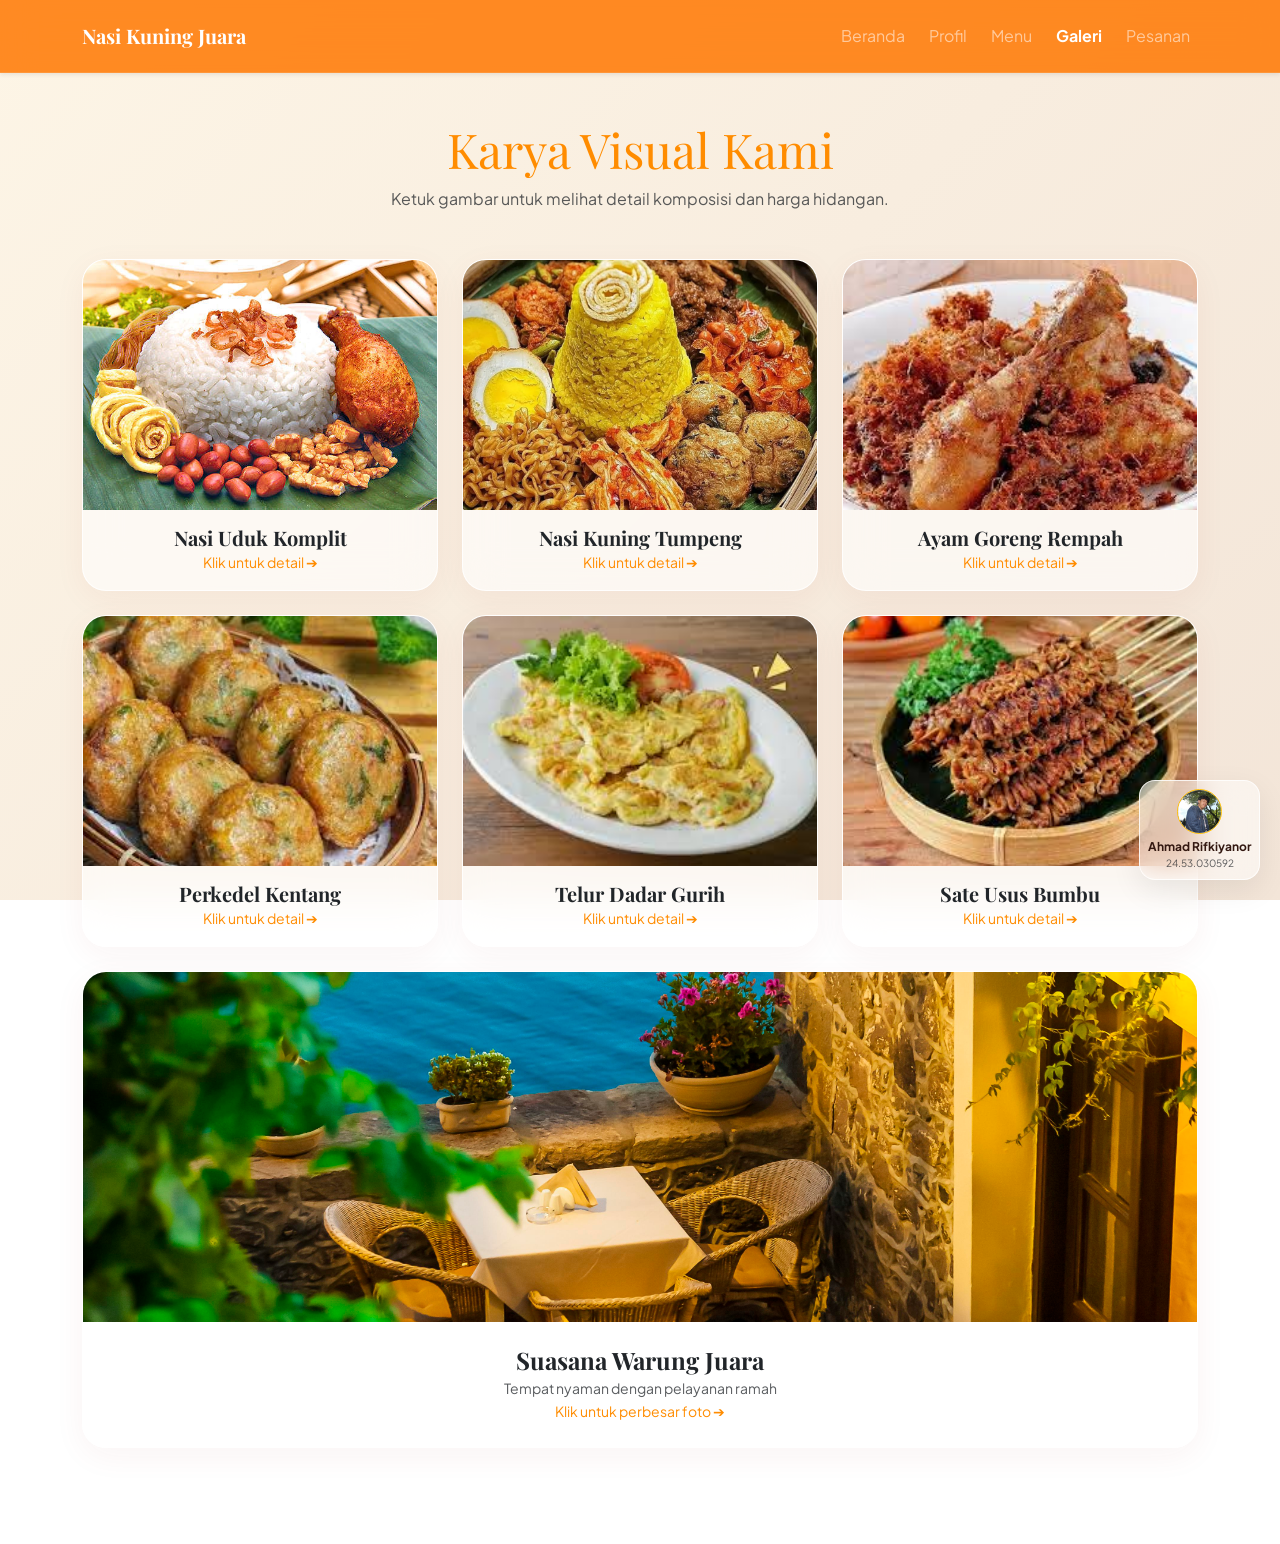
==== galeri.html @ 28b72b66 "Add files via upload" ====
<!DOCTYPE html>
<html lang="id">
<head>
    <meta charset="UTF-8">
    <title>Galeri - Nasi Kuning Juara</title>
    <link href="https://cdn.jsdelivr.net/npm/bootstrap@5.3.0/dist/css/bootstrap.min.css" rel="stylesheet">
    <link href="https://unpkg.com/aos@2.3.1/dist/aos.css" rel="stylesheet">
    <link rel="stylesheet" href="style.css">
</head>
<body>

    <nav class="navbar navbar-expand-lg navbar-dark glass-nav sticky-top py-3 shadow-sm">
        <div class="container">
            <a class="navbar-brand fw-bold" href="index.html">Nasi Kuning Juara</a>
            <button class="navbar-toggler" type="button" data-bs-toggle="collapse" data-bs-target="#navbarNav">
                <span class="navbar-toggler-icon"></span>
            </button>
            <div class="collapse navbar-collapse" id="navbarNav">
                <ul class="navbar-nav ms-auto gap-2">
                    <li class="nav-item"><a class="nav-link" href="index.html">Beranda</a></li>
                    <li class="nav-item"><a class="nav-link" href="profil.html">Profil</a></li>
                    <li class="nav-item"><a class="nav-link" href="menu.html">Menu</a></li>
                    <li class="nav-item"><a class="nav-link active fw-bold" href="galeri.html">Galeri</a></li>
                    <li class="nav-item"><a class="nav-link" href="pesan.html">Pesanan</a></li>
                </ul>
            </div>
        </div>
    </nav>

    <div class="container my-5 pb-5">
        <div class="text-center mb-5" data-aos="fade-down">
            <h2 class="text-utama display-5">Karya Visual Kami</h2>
            <p class="text-muted">Ketuk gambar untuk melihat detail komposisi dan harga hidangan.</p>
        </div>

        <div class="row g-4">
            <!-- ITEM 1: Nasi Uduk -->
            <div class="col-lg-4 col-md-6" data-aos="zoom-in" data-aos-delay="100">
                <div class="glass-card cursor-pointer" data-bs-toggle="modal" data-bs-target="#modalItem1" style="cursor: pointer;">
                    <div style="overflow: hidden;">
                        <img src="IMGS/Nasi Uduk.jpg" class="card-img-top img-hover-zoom" alt="Nasi Uduk" style="height: 250px; object-fit: cover;">
                    </div>
                    <div class="card-body text-center p-3">
                        <h5 class="fw-bold mb-0 text-dark">Nasi Uduk Komplit</h5>
                        <small class="text-utama">Klik untuk detail ➔</small>
                    </div>
                </div>
            </div>

            <!-- ITEM 2: Nasi Kuning -->
            <div class="col-lg-4 col-md-6" data-aos="zoom-in" data-aos-delay="200">
                <div class="glass-card" data-bs-toggle="modal" data-bs-target="#modalItem2" style="cursor: pointer;">
                    <div style="overflow: hidden;">
                        <img src="IMGS/Nasi Kuning.jpg" class="card-img-top img-hover-zoom" alt="Nasi Kuning" style="height: 250px; object-fit: cover;">
                    </div>
                    <div class="card-body text-center p-3">
                        <h5 class="fw-bold mb-0 text-dark">Nasi Kuning Tumpeng</h5>
                        <small class="text-utama">Klik untuk detail ➔</small>
                    </div>
                </div>
            </div>

            <!-- ITEM 3: Ayam Goreng -->
            <div class="col-lg-4 col-md-6" data-aos="zoom-in" data-aos-delay="300">
                <div class="glass-card" data-bs-toggle="modal" data-bs-target="#modalItem3" style="cursor: pointer;">
                    <div style="overflow: hidden;">
                        <img src="IMGS/Ayam goreng.jpg" class="card-img-top img-hover-zoom" alt="Ayam Goreng" style="height: 250px; object-fit: cover;">
                    </div>
                    <div class="card-body text-center p-3">
                        <h5 class="fw-bold mb-0 text-dark">Ayam Goreng Rempah</h5>
                        <small class="text-utama">Klik untuk detail ➔</small>
                    </div>
                </div>
            </div>

            <!-- ITEM 4: Perkedel -->
            <div class="col-lg-4 col-md-6" data-aos="zoom-in" data-aos-delay="400">
                <div class="glass-card" data-bs-toggle="modal" data-bs-target="#modalItem4" style="cursor: pointer;">
                    <div style="overflow: hidden;">
                        <img src="IMGS/perkedel.jpg" class="card-img-top img-hover-zoom" alt="Perkedel Kentang" style="height: 250px; object-fit: cover;">
                    </div>
                    <div class="card-body text-center p-3">
                        <h5 class="fw-bold mb-0 text-dark">Perkedel Kentang</h5>
                        <small class="text-utama">Klik untuk detail ➔</small>
                    </div>
                </div>
            </div>

            <!-- ITEM 5: Telur Dadar -->
            <div class="col-lg-4 col-md-6" data-aos="zoom-in" data-aos-delay="500">
                <div class="glass-card" data-bs-toggle="modal" data-bs-target="#modalItem5" style="cursor: pointer;">
                    <div style="overflow: hidden;">
                        <img src="IMGS/telor dadar.jpg" class="card-img-top img-hover-zoom" alt="Telur Dadar" style="height: 250px; object-fit: cover;">
                    </div>
                    <div class="card-body text-center p-3">
                        <h5 class="fw-bold mb-0 text-dark">Telur Dadar Gurih</h5>
                        <small class="text-utama">Klik untuk detail ➔</small>
                    </div>
                </div>
            </div>

            <!-- ITEM 6: Sate Usus -->
            <div class="col-lg-4 col-md-6" data-aos="zoom-in" data-aos-delay="600">
                <div class="glass-card" data-bs-toggle="modal" data-bs-target="#modalItem6" style="cursor: pointer;">
                    <div style="overflow: hidden;">
                        <img src="IMGS/sate usus.jpg" class="card-img-top img-hover-zoom" alt="Sate Usus" style="height: 250px; object-fit: cover;">
                    </div>
                    <div class="card-body text-center p-3">
                        <h5 class="fw-bold mb-0 text-dark">Sate Usus Bumbu</h5>
                        <small class="text-utama">Klik untuk detail ➔</small>
                    </div>
                </div>
            </div>

            <!-- ITEM 7: Suasana Restoran -->
            <div class="col-lg-12 mt-4" data-aos="zoom-in" data-aos-delay="700">
                <div class="glass-card" data-bs-toggle="modal" data-bs-target="#modalItem7" style="cursor: pointer;">
                    <div style="overflow: hidden;">
                        <img src="IMGS/Our Restauran.jpg" class="card-img-top img-hover-zoom" alt="Suasana Restoran" style="height: 350px; object-fit: cover;">
                    </div>
                    <div class="card-body text-center p-4">
                        <h4 class="fw-bold mb-1 text-dark">Suasana Warung Juara</h4>
                        <p class="text-muted small mb-0">Tempat nyaman dengan pelayanan ramah</p>
                        <small class="text-utama">Klik untuk perbesar foto ➔</small>
                    </div>
                </div>
            </div>
        </div>
    </div>

    <!-- KUMPULAN MODAL POP-UP (DYNAMIC CRYSTAL MODAL) -->
    
    <!-- Modal 1: Uduk -->
    <div class="modal fade" id="modalItem1" tabindex="-1" aria-hidden="true">
        <div class="modal-dialog modal-dialog-centered">
            <div class="modal-content glass-modal border-0 shadow-lg">
                <div class="modal-header border-0 pb-0">
                    <button type="button" class="btn-close" data-bs-dismiss="modal" aria-label="Close"></button>
                </div>
                <div class="modal-body text-center pt-0 px-4 pb-4">
                    <img src="IMGS/Nasi Uduk.jpg" class="img-fluid rounded-4 shadow-sm mb-3" style="border: 3px solid white;">
                    <h3 class="text-utama mb-1">Nasi Uduk Komplit</h3>
                    <h4 class="text-emas mb-3">Rp 25.000 / Porsi</h4>
                    <p class="text-muted small" style="text-align: justify;">Hidangan juara kami! Ditanak dengan santan kental, daun salam, serai, dan lengkuas. Disajikan bersama ayam goreng, telur balado, orek tempe, bihun, bawang goreng krispi, dan sambal kacang legit.</p>
                    <a href="pesan.html" class="btn btn-premium w-100 mt-2">Pesan Sekarang</a>
                </div>
            </div>
        </div>
    </div>

    <!-- Modal 2: Kuning -->
    <div class="modal fade" id="modalItem2" tabindex="-1" aria-hidden="true">
        <div class="modal-dialog modal-dialog-centered">
            <div class="modal-content glass-modal border-0 shadow-lg">
                <div class="modal-header border-0 pb-0">
                    <button type="button" class="btn-close" data-bs-dismiss="modal" aria-label="Close"></button>
                </div>
                <div class="modal-body text-center pt-0 px-4 pb-4">
                    <img src="IMGS/Nasi Kuning.jpg" class="img-fluid rounded-4 shadow-sm mb-3" style="border: 3px solid white;">
                    <h3 class="text-utama mb-1">Nasi Kuning Tumpeng</h3>
                    <h4 class="text-emas mb-3">Rp 25.000 / Porsi</h4>
                    <p class="text-muted small" style="text-align: justify;">Dibuat dari ekstrak kunyit asli. Berpadu sempurna dengan ayam suwir pedas manis, perkedel kentang yang lembut di dalam, kering tempe, dan sambal bajak khas warung kami.</p>
                    <a href="pesan.html" class="btn btn-premium w-100 mt-2">Pesan Sekarang</a>
                </div>
            </div>
        </div>
    </div>

    <!-- Modal 3: Ayam -->
    <div class="modal fade" id="modalItem3" tabindex="-1" aria-hidden="true">
        <div class="modal-dialog modal-dialog-centered">
            <div class="modal-content glass-modal border-0 shadow-lg">
                <div class="modal-header border-0 pb-0">
                    <button type="button" class="btn-close" data-bs-dismiss="modal" aria-label="Close"></button>
                </div>
                <div class="modal-body text-center pt-0 px-4 pb-4">
                    <img src="IMGS/Ayam goreng.jpg" class="img-fluid rounded-4 shadow-sm mb-3" style="border: 3px solid white;">
                    <h3 class="text-utama mb-1">Ayam Goreng Rempah</h3>
                    <h4 class="text-emas mb-3">Rp 12.000 / Potong</h4>
                    <p class="text-muted small" style="text-align: justify;">Ayam ungkep bumbu kuning yang dimasak perlahan hingga bumbu meresap ke tulang, lalu digoreng dadakan agar garing di luar namun tetap 'juicy' di dalam. Disajikan dengan serundeng laos yang melimpah.</p>
                </div>
            </div>
        </div>
    </div>

    <!-- Modal 4: Perkedel -->
    <div class="modal fade" id="modalItem4" tabindex="-1" aria-hidden="true">
        <div class="modal-dialog modal-dialog-centered">
            <div class="modal-content glass-modal border-0 shadow-lg">
                <div class="modal-header border-0 pb-0">
                    <button type="button" class="btn-close" data-bs-dismiss="modal" aria-label="Close"></button>
                </div>
                <div class="modal-body text-center pt-0 px-4 pb-4">
                    <img src="IMGS/perkedel.jpg" class="img-fluid rounded-4 shadow-sm mb-3" style="border: 3px solid white;">
                    <h3 class="text-utama mb-1">Perkedel Kentang</h3>
                    <h4 class="text-emas mb-3">Rp 8.000 / Pcs</h4>
                    <p class="text-muted small" style="text-align: justify;">Terbuat dari kentang pilihan yang ditumbuk halus bersama seledri dan bawang goreng, dibalut kocokan telur tipis sebelum digoreng hingga kuning keemasan. Teksturnya sangat lembut di mulut.</p>
                </div>
            </div>
        </div>
    </div>

    <!-- Modal 5: Telur -->
    <div class="modal fade" id="modalItem5" tabindex="-1" aria-hidden="true">
        <div class="modal-dialog modal-dialog-centered">
            <div class="modal-content glass-modal border-0 shadow-lg">
                <div class="modal-header border-0 pb-0">
                    <button type="button" class="btn-close" data-bs-dismiss="modal" aria-label="Close"></button>
                </div>
                <div class="modal-body text-center pt-0 px-4 pb-4">
                    <img src="IMGS/telor dadar.jpg" class="img-fluid rounded-4 shadow-sm mb-3" style="border: 3px solid white;">
                    <h3 class="text-utama mb-1">Telur Dadar Gurih</h3>
                    <h4 class="text-emas mb-3">Rp 10.000 / Pcs</h4>
                    <p class="text-muted small" style="text-align: justify;">Telur ayam segar yang dikocok lepas dengan bumbu rahasia dan irisan daun bawang. Digoreng dadakan dalam minyak panas sehingga pinggirannya keriting renyah dan bagian tengahnya tebal berongga.</p>
                </div>
            </div>
        </div>
    </div>

    <!-- Modal 6: Usus -->
    <div class="modal fade" id="modalItem6" tabindex="-1" aria-hidden="true">
        <div class="modal-dialog modal-dialog-centered">
            <div class="modal-content glass-modal border-0 shadow-lg">
                <div class="modal-header border-0 pb-0">
                    <button type="button" class="btn-close" data-bs-dismiss="modal" aria-label="Close"></button>
                </div>
                <div class="modal-body text-center pt-0 px-4 pb-4">
                    <img src="IMGS/sate usus.jpg" class="img-fluid rounded-4 shadow-sm mb-3" style="border: 3px solid white;">
                    <h3 class="text-utama mb-1">Sate Usus Bumbu</h3>
                    <h4 class="text-emas mb-3">Rp 10.000 / Tusuk</h4>
                    <p class="text-muted small" style="text-align: justify;">Usus ayam bersih yang diungkep dengan bumbu kuning kaya rempah hingga sangat empuk. Digoreng sebentar untuk menghasilkan tekstur karamelisasi yang nikmat di luar, namun tetap lembut dikunyah.</p>
                </div>
            </div>
        </div>
    </div>

    <!-- Modal 7: Restoran -->
    <div class="modal fade" id="modalItem7" tabindex="-1" aria-hidden="true">
        <div class="modal-dialog modal-dialog-centered modal-lg">
            <div class="modal-content glass-modal border-0 shadow-lg">
                <div class="modal-header border-0 pb-0">
                    <button type="button" class="btn-close" data-bs-dismiss="modal" aria-label="Close"></button>
                </div>
                <div class="modal-body text-center pt-0 px-4 pb-4">
                    <img src="IMGS/Our Restauran.jpg" class="img-fluid rounded-4 shadow-sm mb-4" style="border: 4px solid white;">
                    <h2 class="text-utama mb-2">Suasana Warung Juara</h2>
                    <p class="text-muted px-md-5" style="text-align: justify;">Kami memastikan kenyamanan Anda saat bersantap. Dengan desain semi-terbuka yang sejuk, kebersihan meja yang selalu dijaga, serta pelayanan dari staf kami yang ramah, sarapan pagi Anda akan terasa seperti makan di rumah sendiri dengan sajian bintang lima.</p>
                </div>
            </div>
        </div>
    </div>

    <!-- WATERMARK FOOTER -->
    <div class="watermark p-2 text-center">
        <img src="IMGS/Screenshot 2026-04-24 212039.png" class="rounded-circle mb-1 border border-warning" style="width: 45px; height: 45px; object-fit:cover;">
        <div class="fw-bold" style="font-size: 12px; color: var(--color-dark);">Ahmad Rifkiyanor</div>
        <div class="text-muted" style="font-size: 10px;">24.53.030592</div>
    </div>

    <script src="https://cdn.jsdelivr.net/npm/bootstrap@5.3.0/dist/js/bootstrap.bundle.min.js"></script>
    <script src="https://unpkg.com/aos@2.3.1/dist/aos.js"></script>
    <script src="script.js"></script>
</body>
</html>
---- style.css ----
/* =========================================
   CSS PREMIUM - DYNAMIC CRYSTAL EDITION
========================================= */
@import url('https://fonts.googleapis.com/css2?family=Plus+Jakarta+Sans:wght@300;400;600;700&family=Playfair+Display:ital,wght@0,600;0,700;1,400&display=swap');

:root {
    --color-primary: #ff8c00;     
    --color-secondary: #ffcc00;   
    --color-dark: #331811;        
}

/* Latar belakang dengan gradasi halus agar efek kaca terlihat nyata */
body { 
    background: linear-gradient(135deg, #fdf5e6 0%, #f3e5d8 100%); 
    background-attachment: fixed;
    font-family: 'Plus Jakarta Sans', sans-serif;
    color: var(--color-dark);
}

h1, h2, h3, h4, h5, .navbar-brand {
    font-family: 'Playfair Display', serif;
    font-weight: 700;
}

/* --- DYNAMIC CRYSTAL EFFECT (Glassmorphism) --- */
.glass-nav {
    background: rgba(255, 119, 0, 0.85) !important;
    backdrop-filter: blur(16px);
    -webkit-backdrop-filter: blur(16px);
    border-bottom: 1px solid rgba(255, 255, 255, 0.1);
}

.glass-card {
    background: rgba(255, 255, 255, 0.6) !important;
    backdrop-filter: blur(20px);
    -webkit-backdrop-filter: blur(20px);
    border: 1px solid rgba(255, 255, 255, 0.8) !important;
    border-radius: 24px !important;
    box-shadow: 0 8px 32px rgba(158, 42, 43, 0.05);
    transition: all 0.4s cubic-bezier(0.165, 0.84, 0.44, 1);
    overflow: hidden;
}

.glass-card:hover {
    transform: translateY(-8px);
    background: rgba(255, 255, 255, 0.8) !important;
    box-shadow: 0 15px 40px rgba(158, 42, 43, 0.15);
}

/* Efek Gambar */
.img-hover-zoom {
    transition: transform 0.6s cubic-bezier(0.165, 0.84, 0.44, 1);
}
.glass-card:hover .img-hover-zoom {
    transform: scale(1.08);
}

/* Utility Colors */
.text-utama { color: var(--color-primary) !important; }
.bg-utama { background-color: var(--color-primary) !important; }
.text-emas { color: var(--color-secondary) !important; }

/* Premium Buttons */
.btn-premium {
    background: linear-gradient(45deg, var(--color-secondary), #d49845);
    color: var(--color-dark);
    font-weight: 700;
    border-radius: 30px;
    padding: 12px 35px;
    border: none;
    transition: all 0.3s ease;
    box-shadow: 0 4px 15px rgba(255, 136, 0, 0.418);
}
.btn-premium:hover {
    background: linear-gradient(45deg, var(--color-dark), #1a0c09);
    color: #ffffff;
    transform: translateY(-3px);
    box-shadow: 0 8px 25px rgba(51, 24, 17, 0.3);
}

/* Form Styling */
.form-control, .form-select {
    background: rgba(255, 255, 255, 0.7);
    border: 1px solid rgba(158, 42, 43, 0.2);
    border-radius: 12px;
    padding: 12px 15px;
    transition: all 0.3s ease;
}
.form-control:focus, .form-select:focus {
    background: #ffffff;
    border-color: var(--color-primary);
    box-shadow: 0 0 0 4px rgba(158, 42, 43, 0.15);
}

/* Modal Pop-up Styling */
.modal-content.glass-modal {
    background: rgba(255, 255, 255, 0.85);
    backdrop-filter: blur(25px);
    border: 1px solid rgba(255, 255, 255, 0.9);
    border-radius: 24px;
}

/* Watermark */
.watermark {
    position: fixed;
    bottom: 20px;
    right: 20px;
    z-index: 1050;
    background: rgba(255, 255, 255, 0.5);
    backdrop-filter: blur(15px);
    border: 1px solid rgba(255, 255, 255, 0.8) !important;
    border-radius: 16px;
    box-shadow: 0 10px 30px rgba(0,0,0,0.08);
}
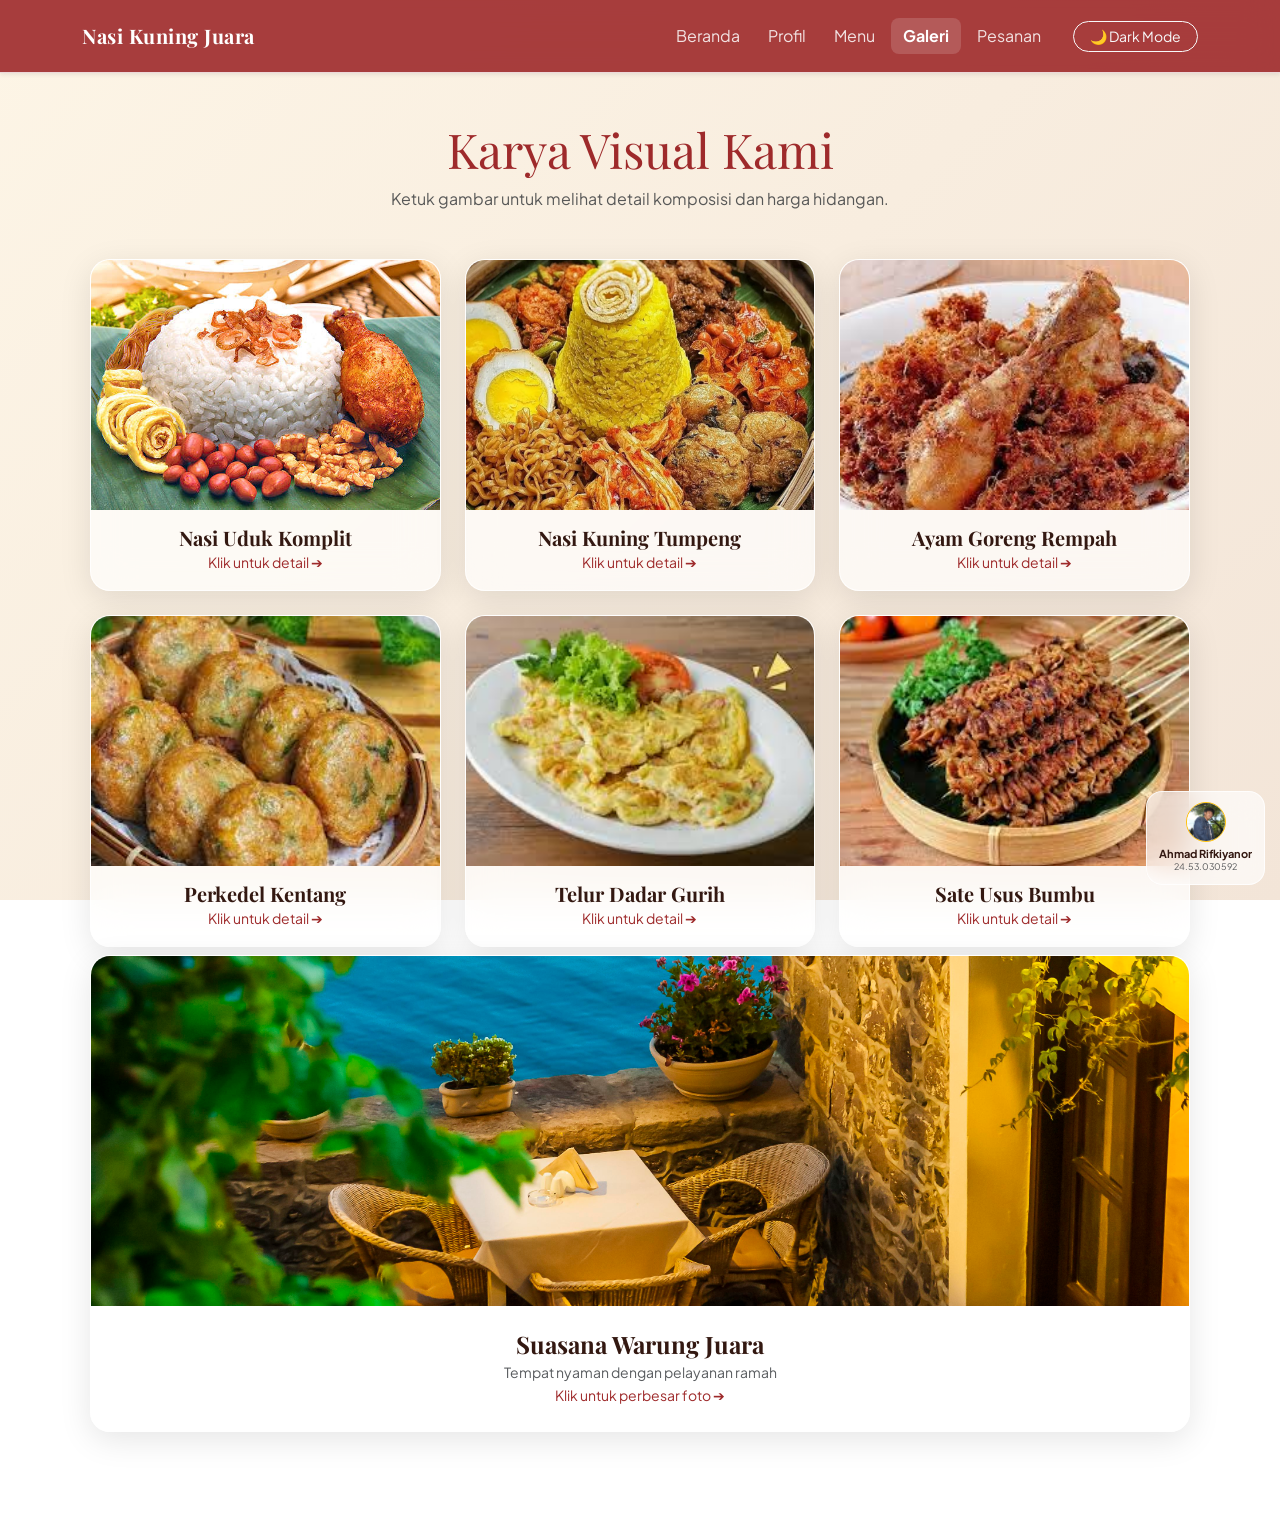
==== commit 7344f876: "Add files via upload" ====
--- a/galeri.html
+++ b/galeri.html
@@ -2,6 +2,7 @@
 <html lang="id">
 <head>
     <meta charset="UTF-8">
+    <meta name="viewport" content="width=device-width, initial-scale=1.0">
     <title>Galeri - Nasi Kuning Juara</title>
     <link href="https://cdn.jsdelivr.net/npm/bootstrap@5.3.0/dist/css/bootstrap.min.css" rel="stylesheet">
     <link href="https://unpkg.com/aos@2.3.1/dist/aos.css" rel="stylesheet">
@@ -16,12 +17,15 @@
                 <span class="navbar-toggler-icon"></span>
             </button>
             <div class="collapse navbar-collapse" id="navbarNav">
-                <ul class="navbar-nav ms-auto gap-2">
+                <ul class="navbar-nav ms-auto gap-1 align-items-center">
                     <li class="nav-item"><a class="nav-link" href="index.html">Beranda</a></li>
                     <li class="nav-item"><a class="nav-link" href="profil.html">Profil</a></li>
                     <li class="nav-item"><a class="nav-link" href="menu.html">Menu</a></li>
                     <li class="nav-item"><a class="nav-link active fw-bold" href="galeri.html">Galeri</a></li>
                     <li class="nav-item"><a class="nav-link" href="pesan.html">Pesanan</a></li>
+                    <li class="nav-item ms-lg-3 mt-2 mt-lg-0">
+                        <button id="darkModeToggle" class="btn btn-sm btn-outline-light rounded-pill px-3">🌙 Dark Mode</button>
+                    </li>
                 </ul>
             </div>
         </div>
@@ -30,231 +34,230 @@
     <div class="container my-5 pb-5">
         <div class="text-center mb-5" data-aos="fade-down">
             <h2 class="text-utama display-5">Karya Visual Kami</h2>
-            <p class="text-muted">Ketuk gambar untuk melihat detail komposisi dan harga hidangan.</p>
-        </div>
-
-        <div class="row g-4">
-            <!-- ITEM 1: Nasi Uduk -->
-            <div class="col-lg-4 col-md-6" data-aos="zoom-in" data-aos-delay="100">
-                <div class="glass-card cursor-pointer" data-bs-toggle="modal" data-bs-target="#modalItem1" style="cursor: pointer;">
-                    <div style="overflow: hidden;">
-                        <img src="IMGS/Nasi Uduk.jpg" class="card-img-top img-hover-zoom" alt="Nasi Uduk" style="height: 250px; object-fit: cover;">
-                    </div>
-                    <div class="card-body text-center p-3">
-                        <h5 class="fw-bold mb-0 text-dark">Nasi Uduk Komplit</h5>
-                        <small class="text-utama">Klik untuk detail ➔</small>
-                    </div>
-                </div>
-            </div>
-
-            <!-- ITEM 2: Nasi Kuning -->
-            <div class="col-lg-4 col-md-6" data-aos="zoom-in" data-aos-delay="200">
-                <div class="glass-card" data-bs-toggle="modal" data-bs-target="#modalItem2" style="cursor: pointer;">
-                    <div style="overflow: hidden;">
-                        <img src="IMGS/Nasi Kuning.jpg" class="card-img-top img-hover-zoom" alt="Nasi Kuning" style="height: 250px; object-fit: cover;">
-                    </div>
-                    <div class="card-body text-center p-3">
-                        <h5 class="fw-bold mb-0 text-dark">Nasi Kuning Tumpeng</h5>
-                        <small class="text-utama">Klik untuk detail ➔</small>
-                    </div>
-                </div>
-            </div>
-
-            <!-- ITEM 3: Ayam Goreng -->
-            <div class="col-lg-4 col-md-6" data-aos="zoom-in" data-aos-delay="300">
-                <div class="glass-card" data-bs-toggle="modal" data-bs-target="#modalItem3" style="cursor: pointer;">
-                    <div style="overflow: hidden;">
-                        <img src="IMGS/Ayam goreng.jpg" class="card-img-top img-hover-zoom" alt="Ayam Goreng" style="height: 250px; object-fit: cover;">
-                    </div>
-                    <div class="card-body text-center p-3">
-                        <h5 class="fw-bold mb-0 text-dark">Ayam Goreng Rempah</h5>
-                        <small class="text-utama">Klik untuk detail ➔</small>
-                    </div>
-                </div>
-            </div>
-
-            <!-- ITEM 4: Perkedel -->
-            <div class="col-lg-4 col-md-6" data-aos="zoom-in" data-aos-delay="400">
-                <div class="glass-card" data-bs-toggle="modal" data-bs-target="#modalItem4" style="cursor: pointer;">
-                    <div style="overflow: hidden;">
-                        <img src="IMGS/perkedel.jpg" class="card-img-top img-hover-zoom" alt="Perkedel Kentang" style="height: 250px; object-fit: cover;">
-                    </div>
-                    <div class="card-body text-center p-3">
-                        <h5 class="fw-bold mb-0 text-dark">Perkedel Kentang</h5>
-                        <small class="text-utama">Klik untuk detail ➔</small>
-                    </div>
-                </div>
-            </div>
-
-            <!-- ITEM 5: Telur Dadar -->
-            <div class="col-lg-4 col-md-6" data-aos="zoom-in" data-aos-delay="500">
-                <div class="glass-card" data-bs-toggle="modal" data-bs-target="#modalItem5" style="cursor: pointer;">
-                    <div style="overflow: hidden;">
-                        <img src="IMGS/telor dadar.jpg" class="card-img-top img-hover-zoom" alt="Telur Dadar" style="height: 250px; object-fit: cover;">
-                    </div>
-                    <div class="card-body text-center p-3">
-                        <h5 class="fw-bold mb-0 text-dark">Telur Dadar Gurih</h5>
-                        <small class="text-utama">Klik untuk detail ➔</small>
-                    </div>
-                </div>
-            </div>
-
-            <!-- ITEM 6: Sate Usus -->
-            <div class="col-lg-4 col-md-6" data-aos="zoom-in" data-aos-delay="600">
-                <div class="glass-card" data-bs-toggle="modal" data-bs-target="#modalItem6" style="cursor: pointer;">
-                    <div style="overflow: hidden;">
-                        <img src="IMGS/sate usus.jpg" class="card-img-top img-hover-zoom" alt="Sate Usus" style="height: 250px; object-fit: cover;">
-                    </div>
-                    <div class="card-body text-center p-3">
-                        <h5 class="fw-bold mb-0 text-dark">Sate Usus Bumbu</h5>
-                        <small class="text-utama">Klik untuk detail ➔</small>
-                    </div>
-                </div>
-            </div>
-
-            <!-- ITEM 7: Suasana Restoran -->
-            <div class="col-lg-12 mt-4" data-aos="zoom-in" data-aos-delay="700">
-                <div class="glass-card" data-bs-toggle="modal" data-bs-target="#modalItem7" style="cursor: pointer;">
-                    <div style="overflow: hidden;">
-                        <img src="IMGS/Our Restauran.jpg" class="card-img-top img-hover-zoom" alt="Suasana Restoran" style="height: 350px; object-fit: cover;">
+            <p class="text-muted px-3">Ketuk gambar untuk melihat detail komposisi dan harga hidangan.</p>
+        </div>
+
+        <div class="row g-4 px-2">
+
+            <div class="col-12 col-md-6 col-lg-4" data-aos="zoom-in" data-aos-delay="100">
+                <div class="glass-card h-100" data-bs-toggle="modal" data-bs-target="#modalItem1" style="cursor:pointer;">
+                    <div style="overflow:hidden;">
+                        <img src="IMGS/Nasi Uduk.jpg" class="card-img-top img-hover-zoom" alt="Nasi Uduk" style="height:250px;width:100%;object-fit:cover;">
+                    </div>
+                    <div class="card-body text-center p-3">
+                        <h5 class="fw-bold mb-0">Nasi Uduk Komplit</h5>
+                        <small class="text-utama">Klik untuk detail ➔</small>
+                    </div>
+                </div>
+            </div>
+
+            <div class="col-12 col-md-6 col-lg-4" data-aos="zoom-in" data-aos-delay="200">
+                <div class="glass-card h-100" data-bs-toggle="modal" data-bs-target="#modalItem2" style="cursor:pointer;">
+                    <div style="overflow:hidden;">
+                        <img src="IMGS/Nasi Kuning.jpg" class="card-img-top img-hover-zoom" alt="Nasi Kuning" style="height:250px;width:100%;object-fit:cover;">
+                    </div>
+                    <div class="card-body text-center p-3">
+                        <h5 class="fw-bold mb-0">Nasi Kuning Tumpeng</h5>
+                        <small class="text-utama">Klik untuk detail ➔</small>
+                    </div>
+                </div>
+            </div>
+
+            <div class="col-12 col-md-6 col-lg-4" data-aos="zoom-in" data-aos-delay="300">
+                <div class="glass-card h-100" data-bs-toggle="modal" data-bs-target="#modalItem3" style="cursor:pointer;">
+                    <div style="overflow:hidden;">
+                        <img src="IMGS/Ayam goreng.jpg" class="card-img-top img-hover-zoom" alt="Ayam Goreng" style="height:250px;width:100%;object-fit:cover;">
+                    </div>
+                    <div class="card-body text-center p-3">
+                        <h5 class="fw-bold mb-0">Ayam Goreng Rempah</h5>
+                        <small class="text-utama">Klik untuk detail ➔</small>
+                    </div>
+                </div>
+            </div>
+
+            <div class="col-12 col-md-6 col-lg-4" data-aos="zoom-in" data-aos-delay="400">
+                <div class="glass-card h-100" data-bs-toggle="modal" data-bs-target="#modalItem4" style="cursor:pointer;">
+                    <div style="overflow:hidden;">
+                        <img src="IMGS/perkedel.jpg" class="card-img-top img-hover-zoom" alt="Perkedel Kentang" style="height:250px;width:100%;object-fit:cover;">
+                    </div>
+                    <div class="card-body text-center p-3">
+                        <h5 class="fw-bold mb-0">Perkedel Kentang</h5>
+                        <small class="text-utama">Klik untuk detail ➔</small>
+                    </div>
+                </div>
+            </div>
+
+            <div class="col-12 col-md-6 col-lg-4" data-aos="zoom-in" data-aos-delay="500">
+                <div class="glass-card h-100" data-bs-toggle="modal" data-bs-target="#modalItem5" style="cursor:pointer;">
+                    <div style="overflow:hidden;">
+                        <img src="IMGS/telor dadar.jpg" class="card-img-top img-hover-zoom" alt="Telur Dadar" style="height:250px;width:100%;object-fit:cover;">
+                    </div>
+                    <div class="card-body text-center p-3">
+                        <h5 class="fw-bold mb-0">Telur Dadar Gurih</h5>
+                        <small class="text-utama">Klik untuk detail ➔</small>
+                    </div>
+                </div>
+            </div>
+
+            <div class="col-12 col-md-6 col-lg-4" data-aos="zoom-in" data-aos-delay="600">
+                <div class="glass-card h-100" data-bs-toggle="modal" data-bs-target="#modalItem6" style="cursor:pointer;">
+                    <div style="overflow:hidden;">
+                        <img src="IMGS/sate usus.jpg" class="card-img-top img-hover-zoom" alt="Sate Usus" style="height:250px;width:100%;object-fit:cover;">
+                    </div>
+                    <div class="card-body text-center p-3">
+                        <h5 class="fw-bold mb-0">Sate Usus Bumbu</h5>
+                        <small class="text-utama">Klik untuk detail ➔</small>
+                    </div>
+                </div>
+            </div>
+
+            <!-- Suasana Restoran — full width -->
+            <div class="col-12 mt-2" data-aos="zoom-in" data-aos-delay="700">
+                <div class="glass-card" data-bs-toggle="modal" data-bs-target="#modalItem7" style="cursor:pointer;">
+                    <div style="overflow:hidden;">
+                        <img src="IMGS/Our Restauran.jpg" class="card-img-top img-hover-zoom" alt="Suasana Restoran" style="height:350px;width:100%;object-fit:cover;">
                     </div>
                     <div class="card-body text-center p-4">
-                        <h4 class="fw-bold mb-1 text-dark">Suasana Warung Juara</h4>
+                        <h4 class="fw-bold mb-1">Suasana Warung Juara</h4>
                         <p class="text-muted small mb-0">Tempat nyaman dengan pelayanan ramah</p>
                         <small class="text-utama">Klik untuk perbesar foto ➔</small>
                     </div>
                 </div>
             </div>
-        </div>
-    </div>
-
-    <!-- KUMPULAN MODAL POP-UP (DYNAMIC CRYSTAL MODAL) -->
-    
-    <!-- Modal 1: Uduk -->
+
+        </div>
+    </div>
+
+    <!-- ============ MODAL 1 — NASI UDUK ============ -->
     <div class="modal fade" id="modalItem1" tabindex="-1" aria-hidden="true">
-        <div class="modal-dialog modal-dialog-centered">
-            <div class="modal-content glass-modal border-0 shadow-lg">
-                <div class="modal-header border-0 pb-0">
-                    <button type="button" class="btn-close" data-bs-dismiss="modal" aria-label="Close"></button>
-                </div>
-                <div class="modal-body text-center pt-0 px-4 pb-4">
-                    <img src="IMGS/Nasi Uduk.jpg" class="img-fluid rounded-4 shadow-sm mb-3" style="border: 3px solid white;">
+        <div class="modal-dialog modal-dialog-centered mx-3">
+            <div class="modal-content glass-modal border-0 shadow-lg">
+                <div class="modal-header border-0 pb-0">
+                    <button type="button" class="btn-close" data-bs-dismiss="modal" aria-label="Close"></button>
+                </div>
+                <div class="modal-body text-center pt-0 px-4 pb-4">
+                    <img src="IMGS/Nasi Uduk.jpg" class="img-fluid rounded-4 shadow-sm mb-3" style="border:3px solid rgba(255,255,255,0.5);max-height:280px;object-fit:cover;width:100%;">
                     <h3 class="text-utama mb-1">Nasi Uduk Komplit</h3>
                     <h4 class="text-emas mb-3">Rp 25.000 / Porsi</h4>
-                    <p class="text-muted small" style="text-align: justify;">Hidangan juara kami! Ditanak dengan santan kental, daun salam, serai, dan lengkuas. Disajikan bersama ayam goreng, telur balado, orek tempe, bihun, bawang goreng krispi, dan sambal kacang legit.</p>
-                    <a href="pesan.html" class="btn btn-premium w-100 mt-2">Pesan Sekarang</a>
-                </div>
-            </div>
-        </div>
-    </div>
-
-    <!-- Modal 2: Kuning -->
+                    <p class="text-muted small" style="text-align:justify;">Hidangan juara kami! Ditanak dengan santan kental, daun salam, serai, dan lengkuas. Disajikan bersama ayam goreng, telur balado, orek tempe, bihun, bawang goreng krispi, dan sambal kacang legit.</p>
+                    <a href="pesan.html" class="btn btn-premium w-100 mt-2">Pesan Sekarang</a>
+                </div>
+            </div>
+        </div>
+    </div>
+
+    <!-- ============ MODAL 2 — NASI KUNING ============ -->
     <div class="modal fade" id="modalItem2" tabindex="-1" aria-hidden="true">
-        <div class="modal-dialog modal-dialog-centered">
-            <div class="modal-content glass-modal border-0 shadow-lg">
-                <div class="modal-header border-0 pb-0">
-                    <button type="button" class="btn-close" data-bs-dismiss="modal" aria-label="Close"></button>
-                </div>
-                <div class="modal-body text-center pt-0 px-4 pb-4">
-                    <img src="IMGS/Nasi Kuning.jpg" class="img-fluid rounded-4 shadow-sm mb-3" style="border: 3px solid white;">
+        <div class="modal-dialog modal-dialog-centered mx-3">
+            <div class="modal-content glass-modal border-0 shadow-lg">
+                <div class="modal-header border-0 pb-0">
+                    <button type="button" class="btn-close" data-bs-dismiss="modal" aria-label="Close"></button>
+                </div>
+                <div class="modal-body text-center pt-0 px-4 pb-4">
+                    <img src="IMGS/Nasi Kuning.jpg" class="img-fluid rounded-4 shadow-sm mb-3" style="border:3px solid rgba(255,255,255,0.5);max-height:280px;object-fit:cover;width:100%;">
                     <h3 class="text-utama mb-1">Nasi Kuning Tumpeng</h3>
                     <h4 class="text-emas mb-3">Rp 25.000 / Porsi</h4>
-                    <p class="text-muted small" style="text-align: justify;">Dibuat dari ekstrak kunyit asli. Berpadu sempurna dengan ayam suwir pedas manis, perkedel kentang yang lembut di dalam, kering tempe, dan sambal bajak khas warung kami.</p>
-                    <a href="pesan.html" class="btn btn-premium w-100 mt-2">Pesan Sekarang</a>
-                </div>
-            </div>
-        </div>
-    </div>
-
-    <!-- Modal 3: Ayam -->
+                    <p class="text-muted small" style="text-align:justify;">Nasi kuning wangi kunyit asli yang dipadu dengan ayam suwir bumbu rujak, perkedel kentang padat, kering tempe, irisan telur dadar, sambal bajak, dan kerupuk renyah. Cocok untuk semua acara.</p>
+                    <a href="pesan.html" class="btn btn-premium w-100 mt-2">Pesan Sekarang</a>
+                </div>
+            </div>
+        </div>
+    </div>
+
+    <!-- ============ MODAL 3 — AYAM GORENG ============ -->
     <div class="modal fade" id="modalItem3" tabindex="-1" aria-hidden="true">
-        <div class="modal-dialog modal-dialog-centered">
-            <div class="modal-content glass-modal border-0 shadow-lg">
-                <div class="modal-header border-0 pb-0">
-                    <button type="button" class="btn-close" data-bs-dismiss="modal" aria-label="Close"></button>
-                </div>
-                <div class="modal-body text-center pt-0 px-4 pb-4">
-                    <img src="IMGS/Ayam goreng.jpg" class="img-fluid rounded-4 shadow-sm mb-3" style="border: 3px solid white;">
+        <div class="modal-dialog modal-dialog-centered mx-3">
+            <div class="modal-content glass-modal border-0 shadow-lg">
+                <div class="modal-header border-0 pb-0">
+                    <button type="button" class="btn-close" data-bs-dismiss="modal" aria-label="Close"></button>
+                </div>
+                <div class="modal-body text-center pt-0 px-4 pb-4">
+                    <img src="IMGS/Ayam goreng.jpg" class="img-fluid rounded-4 shadow-sm mb-3" style="border:3px solid rgba(255,255,255,0.5);max-height:280px;object-fit:cover;width:100%;">
                     <h3 class="text-utama mb-1">Ayam Goreng Rempah</h3>
                     <h4 class="text-emas mb-3">Rp 12.000 / Potong</h4>
-                    <p class="text-muted small" style="text-align: justify;">Ayam ungkep bumbu kuning yang dimasak perlahan hingga bumbu meresap ke tulang, lalu digoreng dadakan agar garing di luar namun tetap 'juicy' di dalam. Disajikan dengan serundeng laos yang melimpah.</p>
-                </div>
-            </div>
-        </div>
-    </div>
-
-    <!-- Modal 4: Perkedel -->
+                    <p class="text-muted small" style="text-align:justify;">Ayam ungkep bumbu kuning yang digoreng garing di luar, namun tetap empuk dan juicy di dalam. Ditaburi serundeng laos yang harum, menjadikannya lauk ekstra favorit pelanggan setia kami.</p>
+                    <a href="pesan.html" class="btn btn-premium w-100 mt-2">Pesan Sekarang</a>
+                </div>
+            </div>
+        </div>
+    </div>
+
+    <!-- ============ MODAL 4 — PERKEDEL ============ -->
     <div class="modal fade" id="modalItem4" tabindex="-1" aria-hidden="true">
-        <div class="modal-dialog modal-dialog-centered">
-            <div class="modal-content glass-modal border-0 shadow-lg">
-                <div class="modal-header border-0 pb-0">
-                    <button type="button" class="btn-close" data-bs-dismiss="modal" aria-label="Close"></button>
-                </div>
-                <div class="modal-body text-center pt-0 px-4 pb-4">
-                    <img src="IMGS/perkedel.jpg" class="img-fluid rounded-4 shadow-sm mb-3" style="border: 3px solid white;">
+        <div class="modal-dialog modal-dialog-centered mx-3">
+            <div class="modal-content glass-modal border-0 shadow-lg">
+                <div class="modal-header border-0 pb-0">
+                    <button type="button" class="btn-close" data-bs-dismiss="modal" aria-label="Close"></button>
+                </div>
+                <div class="modal-body text-center pt-0 px-4 pb-4">
+                    <img src="IMGS/perkedel.jpg" class="img-fluid rounded-4 shadow-sm mb-3" style="border:3px solid rgba(255,255,255,0.5);max-height:280px;object-fit:cover;width:100%;">
                     <h3 class="text-utama mb-1">Perkedel Kentang</h3>
-                    <h4 class="text-emas mb-3">Rp 8.000 / Pcs</h4>
-                    <p class="text-muted small" style="text-align: justify;">Terbuat dari kentang pilihan yang ditumbuk halus bersama seledri dan bawang goreng, dibalut kocokan telur tipis sebelum digoreng hingga kuning keemasan. Teksturnya sangat lembut di mulut.</p>
-                </div>
-            </div>
-        </div>
-    </div>
-
-    <!-- Modal 5: Telur -->
+                    <h4 class="text-emas mb-3">Rp 8.000 / Buah</h4>
+                    <p class="text-muted small" style="text-align:justify;">Tumbukan kentang halus yang dicampur seledri segar dan sedikit daging cincang, kemudian digoreng dengan balutan telur hingga keemasan. Renyah di luar, lembut dan gurih di dalam.</p>
+                    <a href="pesan.html" class="btn btn-premium w-100 mt-2">Pesan Sekarang</a>
+                </div>
+            </div>
+        </div>
+    </div>
+
+    <!-- ============ MODAL 5 — TELUR DADAR ============ -->
     <div class="modal fade" id="modalItem5" tabindex="-1" aria-hidden="true">
-        <div class="modal-dialog modal-dialog-centered">
-            <div class="modal-content glass-modal border-0 shadow-lg">
-                <div class="modal-header border-0 pb-0">
-                    <button type="button" class="btn-close" data-bs-dismiss="modal" aria-label="Close"></button>
-                </div>
-                <div class="modal-body text-center pt-0 px-4 pb-4">
-                    <img src="IMGS/telor dadar.jpg" class="img-fluid rounded-4 shadow-sm mb-3" style="border: 3px solid white;">
+        <div class="modal-dialog modal-dialog-centered mx-3">
+            <div class="modal-content glass-modal border-0 shadow-lg">
+                <div class="modal-header border-0 pb-0">
+                    <button type="button" class="btn-close" data-bs-dismiss="modal" aria-label="Close"></button>
+                </div>
+                <div class="modal-body text-center pt-0 px-4 pb-4">
+                    <img src="IMGS/telor dadar.jpg" class="img-fluid rounded-4 shadow-sm mb-3" style="border:3px solid rgba(255,255,255,0.5);max-height:280px;object-fit:cover;width:100%;">
                     <h3 class="text-utama mb-1">Telur Dadar Gurih</h3>
-                    <h4 class="text-emas mb-3">Rp 10.000 / Pcs</h4>
-                    <p class="text-muted small" style="text-align: justify;">Telur ayam segar yang dikocok lepas dengan bumbu rahasia dan irisan daun bawang. Digoreng dadakan dalam minyak panas sehingga pinggirannya keriting renyah dan bagian tengahnya tebal berongga.</p>
-                </div>
-            </div>
-        </div>
-    </div>
-
-    <!-- Modal 6: Usus -->
+                    <h4 class="text-emas mb-3">Rp 10.000 / Porsi</h4>
+                    <p class="text-muted small" style="text-align:justify;">Telur dadar tipis berbumbu bawang merah, bawang putih, dan daun bawang yang digoreng hingga pinggirnya crispy keemasan. Pelengkap sederhana namun selalu bikin ketagihan.</p>
+                    <a href="pesan.html" class="btn btn-premium w-100 mt-2">Pesan Sekarang</a>
+                </div>
+            </div>
+        </div>
+    </div>
+
+    <!-- ============ MODAL 6 — SATE USUS ============ -->
     <div class="modal fade" id="modalItem6" tabindex="-1" aria-hidden="true">
-        <div class="modal-dialog modal-dialog-centered">
-            <div class="modal-content glass-modal border-0 shadow-lg">
-                <div class="modal-header border-0 pb-0">
-                    <button type="button" class="btn-close" data-bs-dismiss="modal" aria-label="Close"></button>
-                </div>
-                <div class="modal-body text-center pt-0 px-4 pb-4">
-                    <img src="IMGS/sate usus.jpg" class="img-fluid rounded-4 shadow-sm mb-3" style="border: 3px solid white;">
+        <div class="modal-dialog modal-dialog-centered mx-3">
+            <div class="modal-content glass-modal border-0 shadow-lg">
+                <div class="modal-header border-0 pb-0">
+                    <button type="button" class="btn-close" data-bs-dismiss="modal" aria-label="Close"></button>
+                </div>
+                <div class="modal-body text-center pt-0 px-4 pb-4">
+                    <img src="IMGS/sate usus.jpg" class="img-fluid rounded-4 shadow-sm mb-3" style="border:3px solid rgba(255,255,255,0.5);max-height:280px;object-fit:cover;width:100%;">
                     <h3 class="text-utama mb-1">Sate Usus Bumbu</h3>
                     <h4 class="text-emas mb-3">Rp 10.000 / Tusuk</h4>
-                    <p class="text-muted small" style="text-align: justify;">Usus ayam bersih yang diungkep dengan bumbu kuning kaya rempah hingga sangat empuk. Digoreng sebentar untuk menghasilkan tekstur karamelisasi yang nikmat di luar, namun tetap lembut dikunyah.</p>
-                </div>
-            </div>
-        </div>
-    </div>
-
-    <!-- Modal 7: Restoran -->
+                    <p class="text-muted small" style="text-align:justify;">Usus ayam yang dibersihkan sempurna, ditusuk rapi lalu dibakar dengan bumbu kecap manis, bawang putih, dan rempah pilihan. Rasanya manis-gurih dengan aroma panggangan yang menggugah selera.</p>
+                    <a href="pesan.html" class="btn btn-premium w-100 mt-2">Pesan Sekarang</a>
+                </div>
+            </div>
+        </div>
+    </div>
+
+    <!-- ============ MODAL 7 — SUASANA RESTORAN ============ -->
     <div class="modal fade" id="modalItem7" tabindex="-1" aria-hidden="true">
-        <div class="modal-dialog modal-dialog-centered modal-lg">
-            <div class="modal-content glass-modal border-0 shadow-lg">
-                <div class="modal-header border-0 pb-0">
-                    <button type="button" class="btn-close" data-bs-dismiss="modal" aria-label="Close"></button>
-                </div>
-                <div class="modal-body text-center pt-0 px-4 pb-4">
-                    <img src="IMGS/Our Restauran.jpg" class="img-fluid rounded-4 shadow-sm mb-4" style="border: 4px solid white;">
-                    <h2 class="text-utama mb-2">Suasana Warung Juara</h2>
-                    <p class="text-muted px-md-5" style="text-align: justify;">Kami memastikan kenyamanan Anda saat bersantap. Dengan desain semi-terbuka yang sejuk, kebersihan meja yang selalu dijaga, serta pelayanan dari staf kami yang ramah, sarapan pagi Anda akan terasa seperti makan di rumah sendiri dengan sajian bintang lima.</p>
-                </div>
-            </div>
-        </div>
-    </div>
-
-    <!-- WATERMARK FOOTER -->
-    <div class="watermark p-2 text-center">
-        <img src="IMGS/Screenshot 2026-04-24 212039.png" class="rounded-circle mb-1 border border-warning" style="width: 45px; height: 45px; object-fit:cover;">
-        <div class="fw-bold" style="font-size: 12px; color: var(--color-dark);">Ahmad Rifkiyanor</div>
-        <div class="text-muted" style="font-size: 10px;">24.53.030592</div>
+        <div class="modal-dialog modal-dialog-centered modal-lg mx-3">
+            <div class="modal-content glass-modal border-0 shadow-lg">
+                <div class="modal-header border-0 pb-0">
+                    <button type="button" class="btn-close" data-bs-dismiss="modal" aria-label="Close"></button>
+                </div>
+                <div class="modal-body text-center pt-0 px-4 pb-4">
+                    <img src="IMGS/Our Restauran.jpg" class="img-fluid rounded-4 shadow-sm mb-3" style="border:3px solid rgba(255,255,255,0.5);width:100%;object-fit:cover;">
+                    <h3 class="text-utama mb-1">Suasana Warung Juara</h3>
+                    <p class="text-muted small mb-3">Atmosfer hangat dan kekeluargaan yang membuat setiap kunjungan terasa seperti pulang ke rumah. Meja bersih, pelayanan ramah, dan aroma masakan yang selalu menggugah selera dari pagi buta.</p>
+                    <a href="pesan.html" class="btn btn-premium px-4">Reservasi Tempat</a>
+                </div>
+            </div>
+        </div>
+    </div>
+
+    <!-- WATERMARK -->
+    <div class="watermark text-center">
+        <img src="IMGS/Screenshot 2026-04-24 212039.png" alt="Foto Mahasiswa" class="rounded-circle mb-1 border border-warning" style="width:40px;height:40px;object-fit:cover;">
+        <div class="fw-bold" style="font-size:11px;">Ahmad Rifkiyanor</div>
+        <div class="text-muted" style="font-size:9px;">24.53.030592</div>
     </div>
 
     <script src="https://cdn.jsdelivr.net/npm/bootstrap@5.3.0/dist/js/bootstrap.bundle.min.js"></script>
--- a/style.css
+++ b/style.css
@@ -1,20 +1,43 @@
 /* =========================================
-   CSS PREMIUM - DYNAMIC CRYSTAL EDITION
+   CSS PREMIUM - RESPONSIVE & DARK MODE FIXED
 ========================================= */
 @import url('https://fonts.googleapis.com/css2?family=Plus+Jakarta+Sans:wght@300;400;600;700&family=Playfair+Display:ital,wght@0,600;0,700;1,400&display=swap');
 
 :root {
-    --color-primary: #ff8c00;     
-    --color-secondary: #ffcc00;   
-    --color-dark: #331811;        
-}
-
-/* Latar belakang dengan gradasi halus agar efek kaca terlihat nyata */
-body { 
-    background: linear-gradient(135deg, #fdf5e6 0%, #f3e5d8 100%); 
+    --bg-gradient: linear-gradient(135deg, #fdf5e6 0%, #f3e5d8 100%);
+    --color-text: #331811;
+    --color-text-muted: #6c757d;
+    --color-primary: #9e2a2b;
+    --color-secondary: #e3a857;
+    --glass-bg: rgba(255, 255, 255, 0.65);
+    --glass-border: rgba(255, 255, 255, 0.8);
+    --glass-nav: rgba(158, 42, 43, 0.9);
+    --color-dark: #331811;
+}
+
+body.dark-mode {
+    --bg-gradient: linear-gradient(135deg, #1a0d0b 0%, #2b1815 100%);
+    --color-text: #fdf5e6;
+    --color-text-muted: #c4b5b2;
+    --color-primary: #ff6b6b;
+    --color-secondary: #f6c073;
+    --glass-bg: rgba(20, 10, 8, 0.75);
+    --glass-border: rgba(255, 255, 255, 0.1);
+    --glass-nav: rgba(20, 10, 8, 0.95);
+    --color-dark: #fdf5e6;
+}
+
+/* =========================================
+   BASE
+========================================= */
+body {
+    background: var(--bg-gradient);
     background-attachment: fixed;
     font-family: 'Plus Jakarta Sans', sans-serif;
-    color: var(--color-dark);
+    color: var(--color-text);
+    transition: background 0.4s ease, color 0.4s ease;
+    overflow-x: hidden;
+    min-height: 100vh;
 }
 
 h1, h2, h3, h4, h5, .navbar-brand {
@@ -22,93 +45,322 @@
     font-weight: 700;
 }
 
-/* --- DYNAMIC CRYSTAL EFFECT (Glassmorphism) --- */
+.text-utama { color: var(--color-primary) !important; }
+.text-emas  { color: var(--color-secondary) !important; }
+
+/* =========================================
+   DARK MODE — GLOBAL OVERRIDES
+   (harus di luar @media agar berlaku di semua layar)
+========================================= */
+body.dark-mode .text-dark  { color: var(--color-text) !important; }
+body.dark-mode .text-muted { color: var(--color-text-muted) !important; }
+body.dark-mode .bg-white   { background-color: transparent !important; }
+body.dark-mode .text-black { color: #fdf5e6 !important; }
+
+body.dark-mode .glass-card,
+body.dark-mode .glass-card h1,
+body.dark-mode .glass-card h2,
+body.dark-mode .glass-card h3,
+body.dark-mode .glass-card h4,
+body.dark-mode .glass-card h5,
+body.dark-mode .glass-card h6,
+body.dark-mode .glass-card p,
+body.dark-mode .glass-card td,
+body.dark-mode .glass-card th,
+body.dark-mode .glass-card span:not(.badge),
+body.dark-mode .glass-card div,
+body.dark-mode .table,
+body.dark-mode .fw-bold {
+    color: var(--color-text) !important;
+}
+
+body.dark-mode .text-muted,
+body.dark-mode .small { color: var(--color-text-muted) !important; }
+
+body.dark-mode .text-utama  { color: var(--color-primary)  !important; }
+body.dark-mode .text-emas   { color: var(--color-secondary) !important; }
+body.dark-mode .text-success { color: #4ade80 !important; }
+body.dark-mode .text-info    { color: #38bdf8 !important; }
+
+/* =========================================
+   DARK MODE — BOOTSTRAP TABLE OVERRIDE
+   Bootstrap inject background putih di .table
+   yang tidak ikut CSS variable, harus di-reset paksa
+========================================= */
+body.dark-mode .table,
+body.dark-mode .table > :not(caption) > * > *,
+body.dark-mode .table > tbody > tr > td,
+body.dark-mode .table > tbody > tr > th,
+body.dark-mode .table > thead > tr > td,
+body.dark-mode .table > thead > tr > th {
+    background-color: transparent !important;
+    color: var(--color-text) !important;
+    border-color: rgba(255, 255, 255, 0.08) !important;
+}
+
+/* Heading tabel */
+body.dark-mode .table thead th {
+    color: var(--color-primary) !important;
+    border-bottom-color: rgba(255, 255, 255, 0.12) !important;
+}
+
+/* Row separator */
+body.dark-mode .table > tbody > tr {
+    border-color: rgba(255, 255, 255, 0.06) !important;
+}
+
+/* Badge tetap berwarna di dalam tabel */
+body.dark-mode .table .badge { color: #fff !important; }
+body.dark-mode .table .badge.bg-warning { color: #1a0c09 !important; }
+
+/* =========================================
+   NAVBAR
+========================================= */
 .glass-nav {
-    background: rgba(255, 119, 0, 0.85) !important;
+    background: var(--glass-nav) !important;
     backdrop-filter: blur(16px);
-    -webkit-backdrop-filter: blur(16px);
-    border-bottom: 1px solid rgba(255, 255, 255, 0.1);
-}
-
+    border-bottom: 1px solid var(--glass-border);
+}
+
+.navbar-brand { letter-spacing: 0.5px; }
+
+.nav-link {
+    color: rgba(255,255,255,0.85) !important;
+    border-radius: 8px;
+    padding: 6px 12px !important;
+    transition: background 0.2s;
+}
+.nav-link:hover,
+.nav-link.active {
+    color: #fff !important;
+    background: rgba(255,255,255,0.15);
+}
+
+/* =========================================
+   GLASS CARD
+========================================= */
 .glass-card {
-    background: rgba(255, 255, 255, 0.6) !important;
+    background: var(--glass-bg) !important;
     backdrop-filter: blur(20px);
-    -webkit-backdrop-filter: blur(20px);
-    border: 1px solid rgba(255, 255, 255, 0.8) !important;
-    border-radius: 24px !important;
-    box-shadow: 0 8px 32px rgba(158, 42, 43, 0.05);
-    transition: all 0.4s cubic-bezier(0.165, 0.84, 0.44, 1);
+    border: 1px solid var(--glass-border) !important;
+    border-radius: 20px !important;
+    box-shadow: 0 8px 32px rgba(0,0,0,0.1);
+    color: var(--color-text);
+    transition: transform 0.35s ease, box-shadow 0.35s ease;
     overflow: hidden;
 }
 
 .glass-card:hover {
-    transform: translateY(-8px);
-    background: rgba(255, 255, 255, 0.8) !important;
-    box-shadow: 0 15px 40px rgba(158, 42, 43, 0.15);
-}
-
-/* Efek Gambar */
-.img-hover-zoom {
-    transition: transform 0.6s cubic-bezier(0.165, 0.84, 0.44, 1);
-}
-.glass-card:hover .img-hover-zoom {
-    transform: scale(1.08);
-}
-
-/* Utility Colors */
-.text-utama { color: var(--color-primary) !important; }
-.bg-utama { background-color: var(--color-primary) !important; }
-.text-emas { color: var(--color-secondary) !important; }
-
-/* Premium Buttons */
+    transform: translateY(-5px);
+    box-shadow: 0 15px 40px rgba(0,0,0,0.2);
+}
+
+/* =========================================
+   BUTTON
+========================================= */
 .btn-premium {
     background: linear-gradient(45deg, var(--color-secondary), #d49845);
-    color: var(--color-dark);
+    color: #1a0c09 !important;
     font-weight: 700;
     border-radius: 30px;
-    padding: 12px 35px;
+    padding: 12px 28px;
     border: none;
     transition: all 0.3s ease;
-    box-shadow: 0 4px 15px rgba(255, 136, 0, 0.418);
+    display: inline-block;
 }
 .btn-premium:hover {
-    background: linear-gradient(45deg, var(--color-dark), #1a0c09);
-    color: #ffffff;
     transform: translateY(-3px);
-    box-shadow: 0 8px 25px rgba(51, 24, 17, 0.3);
-}
-
-/* Form Styling */
-.form-control, .form-select {
-    background: rgba(255, 255, 255, 0.7);
-    border: 1px solid rgba(158, 42, 43, 0.2);
+    box-shadow: 0 8px 25px rgba(227,168,87,0.5);
+}
+
+/* =========================================
+   FORM
+========================================= */
+.form-control,
+.form-select {
     border-radius: 12px;
-    padding: 12px 15px;
-    transition: all 0.3s ease;
-}
-.form-control:focus, .form-select:focus {
-    background: #ffffff;
+    padding: 12px;
+    transition: all 0.3s;
+    background: rgba(255,255,255,0.8);
+    border: 1px solid rgba(0,0,0,0.1);
+    color: var(--color-text);
+}
+
+.form-control:focus,
+.form-select:focus {
     border-color: var(--color-primary);
-    box-shadow: 0 0 0 4px rgba(158, 42, 43, 0.15);
-}
-
-/* Modal Pop-up Styling */
+    box-shadow: 0 0 0 4px rgba(158,42,43,0.15);
+}
+
+body.dark-mode .form-control,
+body.dark-mode .form-select {
+    background: rgba(0,0,0,0.4) !important;
+    border-color: rgba(255,255,255,0.1) !important;
+    color: var(--color-text) !important;
+}
+
+body.dark-mode .form-control:focus {
+    background: rgba(0,0,0,0.6) !important;
+    border-color: var(--color-primary) !important;
+    box-shadow: 0 0 0 4px rgba(255,107,107,0.2) !important;
+}
+
+body.dark-mode .form-label,
+body.dark-mode label { color: var(--color-text) !important; }
+
+body.dark-mode .form-text { color: var(--color-text-muted) !important; }
+
+/* Placeholder */
+body.dark-mode .form-control::placeholder,
+body.dark-mode .form-select::placeholder { color: var(--color-text-muted) !important; }
+
+/* Checkbox custom */
+.custom-checkbox .form-check-label {
+    cursor: pointer;
+    padding: 6px 12px;
+    border-radius: 8px;
+    border: 1px solid rgba(0,0,0,0.1);
+    transition: background 0.2s;
+}
+.custom-checkbox .form-check-input { display: none; }
+.custom-checkbox .form-check-input:checked + .form-check-label {
+    background: rgba(158,42,43,0.12);
+    border-color: var(--color-primary);
+    color: var(--color-primary);
+    font-weight: 600;
+}
+
+body.dark-mode .custom-checkbox .form-check-label {
+    border-color: rgba(255,255,255,0.15);
+    color: var(--color-text);
+}
+
+/* =========================================
+   MODAL
+========================================= */
 .modal-content.glass-modal {
-    background: rgba(255, 255, 255, 0.85);
+    background: var(--glass-bg);
     backdrop-filter: blur(25px);
-    border: 1px solid rgba(255, 255, 255, 0.9);
+    border: 1px solid var(--glass-border);
     border-radius: 24px;
 }
 
-/* Watermark */
+body.dark-mode .modal-content.glass-modal,
+body.dark-mode .modal-content.glass-modal h3,
+body.dark-mode .modal-content.glass-modal h4,
+body.dark-mode .modal-content.glass-modal p,
+body.dark-mode .modal-content.glass-modal small { color: var(--color-text) !important; }
+
+body.dark-mode .btn-close { filter: invert(1); }
+
+/* =========================================
+   GALERI IMAGE HOVER
+========================================= */
+.img-hover-zoom { transition: transform 0.6s ease; }
+.glass-card:hover .img-hover-zoom { transform: scale(1.08); }
+
+/* =========================================
+   WATERMARK (pojok kanan bawah)
+========================================= */
 .watermark {
     position: fixed;
-    bottom: 20px;
-    right: 20px;
+    bottom: 15px;
+    right: 15px;
     z-index: 1050;
-    background: rgba(255, 255, 255, 0.5);
+    background: var(--glass-bg);
     backdrop-filter: blur(15px);
-    border: 1px solid rgba(255, 255, 255, 0.8) !important;
+    border: 1px solid var(--glass-border) !important;
     border-radius: 16px;
-    box-shadow: 0 10px 30px rgba(0,0,0,0.08);
-}+    padding: 10px 12px;
+    line-height: 1.4;
+}
+
+.watermark .fw-bold { color: var(--color-dark) !important; }
+
+/* =========================================
+   HERO SECTION CONSISTENCY
+========================================= */
+.hero-section {
+    min-height: 100vh;
+    display: flex;
+    flex-direction: column;
+    justify-content: center;
+    align-items: center;
+    text-align: center;
+}
+
+/* =========================================
+   PAGE HEADER SECTION (Galeri, Menu, dsb.)
+========================================= */
+.page-header {
+    padding: 4rem 0 2rem;
+}
+
+/* =========================================
+   RESPONSIVE TABLE → CARD di HP
+========================================= */
+@media (max-width: 767.98px) {
+    .responsive-table,
+    .responsive-table tbody,
+    .responsive-table tr,
+    .responsive-table td {
+        display: block;
+        width: 100%;
+    }
+
+    .responsive-table thead { display: none; }
+
+    .responsive-table tr {
+        margin-bottom: 16px;
+        border-bottom: 1px solid var(--glass-border) !important;
+        padding-bottom: 16px;
+    }
+
+    .responsive-table td {
+        text-align: left !important;
+        padding: 4px 0 !important;
+        border: none !important;
+    }
+
+    .responsive-table td.harga-cell {
+        font-size: 1.15rem;
+        margin-top: 4px;
+        text-align: left !important;
+    }
+}
+
+/* =========================================
+   RESPONSIVE TYPOGRAPHY
+========================================= */
+@media (max-width: 767.98px) {
+    .display-2 { font-size: 2.2rem; line-height: 1.2; }
+    .display-5 { font-size: 1.8rem; }
+
+    .watermark {
+        transform: scale(0.82);
+        transform-origin: bottom right;
+    }
+
+    .form-container { padding: 1.25rem !important; }
+
+    /* Galeri card di HP full width sudah di-handle col-12 */
+}
+
+/* =========================================
+   ALERT KONSISTEN DARK MODE
+========================================= */
+body.dark-mode .alert-warning {
+    background-color: rgba(227,168,87,0.12) !important;
+    color: var(--color-text) !important;
+    border-color: rgba(227,168,87,0.3) !important;
+}
+
+/* =========================================
+   BADGE TETAP BERWARNA
+========================================= */
+.badge { font-family: 'Plus Jakarta Sans', sans-serif; }
+
+/* =========================================
+   SCROLL PADDING (supaya navbar tidak nutup konten)
+========================================= */
+html { scroll-padding-top: 80px; }
